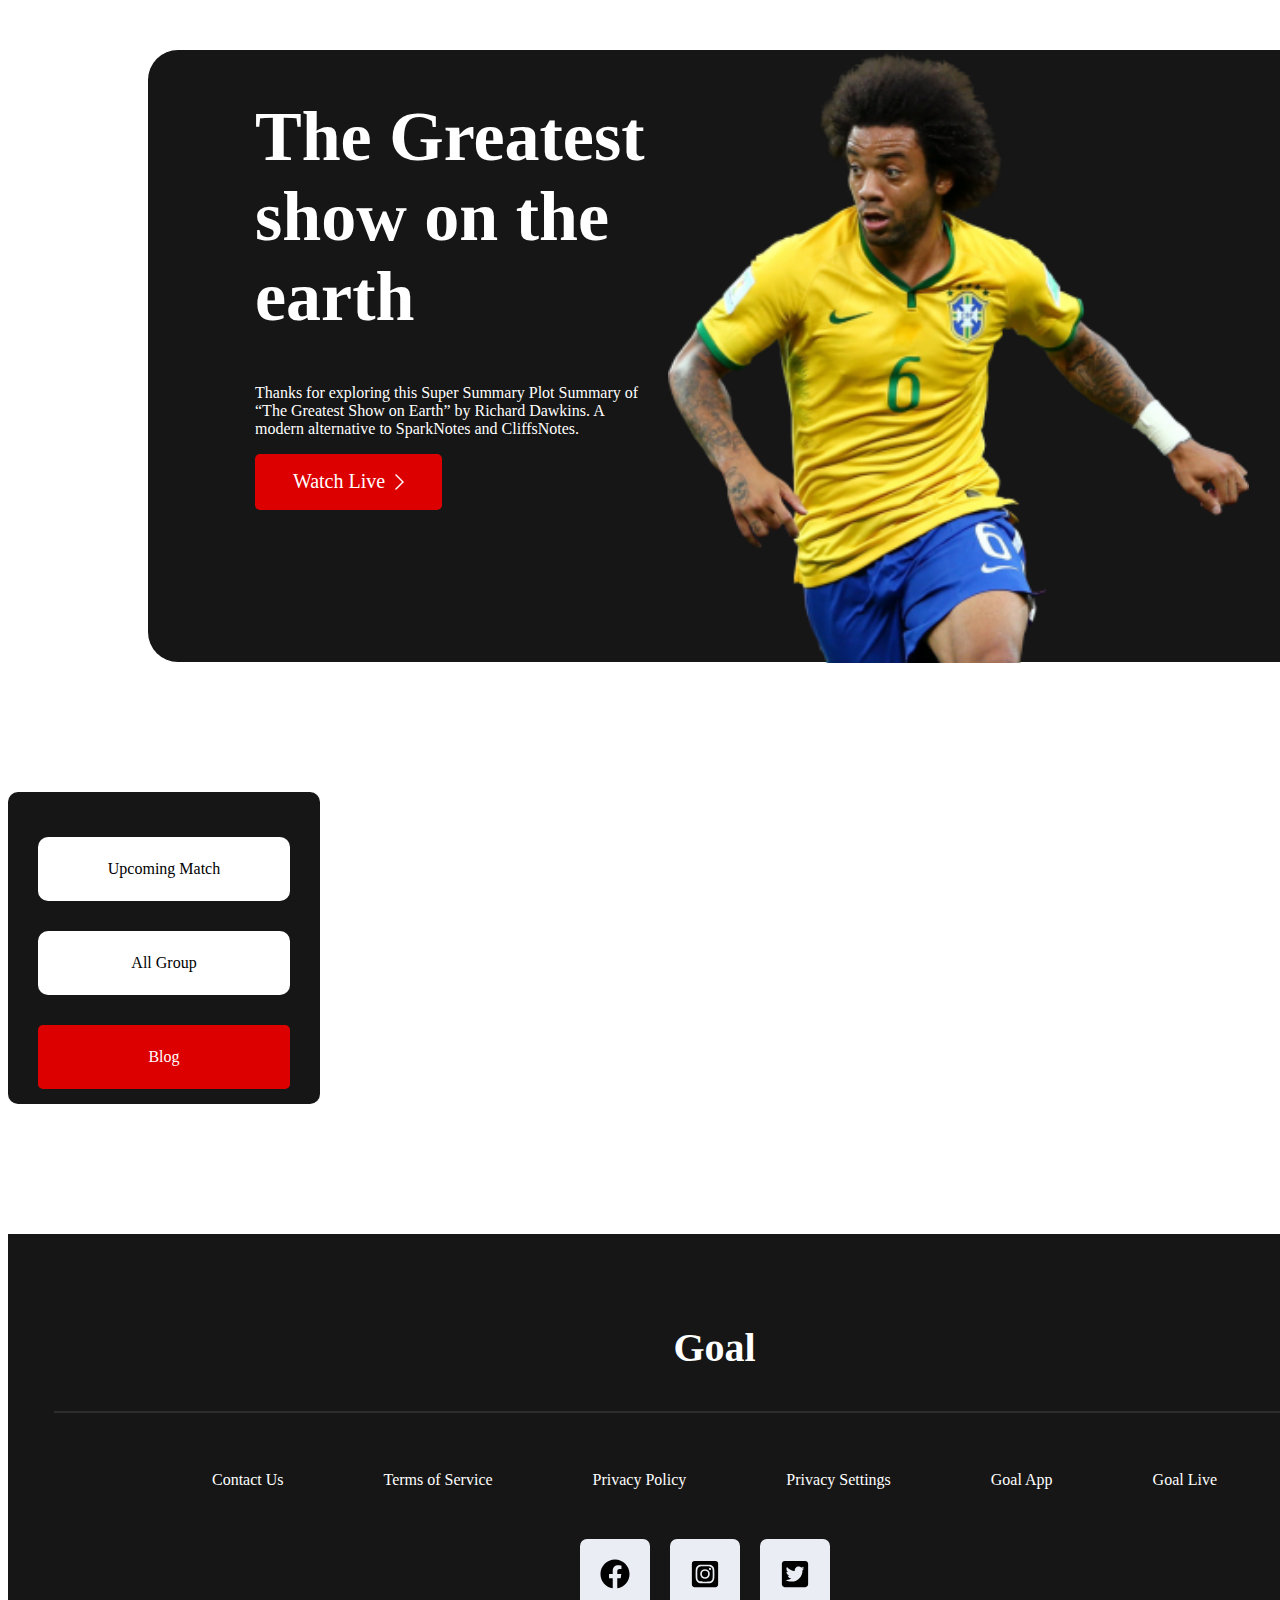
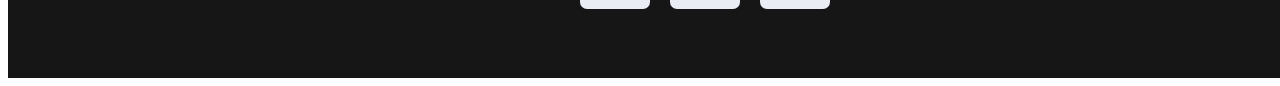
==== upcoming.html @ e10d4401 "upcoming link page" ====
<!DOCTYPE html>
<html lang="en">

    <head>
        <meta charset="UTF-8">
        <meta http-equiv="X-UA-Compatible" content="IE=edge">
        <meta name="viewport" content="width=device-width, initial-scale=1.0">
        <!-------------------------------------------
                     stylesheets link  
        --------------------------------------------->
        <link rel="stylesheet" href="styles/style.css">
        <title>The most popular game</title>
    </head>

    <body>
        <!-------------------------------------------------------
                     Top Banner Section starting point 
        --------------------------------------------------------->
        <header class="top-banner">
            <div>
                <h1>The Greatest show on the earth</h1>
                <p>Thanks for exploring this Super Summary Plot Summary of “The Greatest Show on Earth” by Richard
                    Dawkins. A modern alternative to SparkNotes and CliffsNotes.</p>
                <div class="button-style">
                    <a href="">Watch Live</a>
                    <img src="images/rigth-arrow.png" alt="">
                </div class="button-style">
            </div>
            <div>
                <img src="images/Banner Image.png" alt="" class="top-banner-image">
            </div>
        </header>
        <!-------------------------------------------------------
                     Top Banner Section end  
        --------------------------------------------------------->

        <section class="articles-section">
            <div class="navigation">
                <a href="" class="nav-bg-style">Upcoming Match</a>
                <a href="" class="nav-bg-style">All Group</a>
                <a href="" class="button-style" id="nav-box-style">Blog</a>
            </div>
            <div class="articles">
                <article>

                </article>
            </div>


        </section>

        <!------------------------------------------------------------------------------------
                                    Footer section start  
        ------------------------------------------------------------------------------------->
        <footer>
            <div id="footer-heading">
                <p>Goal</p>
            </div>
            <hr>
            <div class="footer-more-option">
                <a href="#">Contact Us</a>
                <a href="#">Terms of Service</a>
                <a href="#">Privacy Policy</a>
                <a href="#">Privacy Settings</a>
                <a href="#">Goal App</a>
                <a href="#">Goal Live</a>
            </div>
            <div class="social-media-icon">
                <a href="https://www.facebook.com/abubakar.hosain.925"><img src="icon/facebook-brands.svg" alt=""
                        class="fb-icon"></a>
                <a href="https://www.instagram.com/a_bakar505/"><img src="icon/instagram-square-brands.svg" alt=""
                        class="fb-icon"></a>
                <a href="https://twitter.com/ABU_BAK_A_R"> <img src="icon/twitter-square-brands.svg" alt=""
                        class="fb-icon"></a>
            </div>
        </footer>
        <!------------------------------------------------------------------------------------
                                    Footer section end  
        ------------------------------------------------------------------------------------->
    </body>

</html>
---- styles/style.css ----
/*--------------------------------------------------------
        Top banner styles section start
---------------------------------------------------------*/
.top-banner {
    display: grid;
    grid-template-columns: repeat(2, 1fr);
    grid-column-gap: 23px;
    width: 994px;
    height: 612px;
    padding-left: 107px;
    padding-right: 79px;
    background: #161616;
    border-radius: 30px;
    margin-top: 50px;
    margin-left: 140px;
    margin-right: 140px;
    margin-bottom: 130px;
}

/* top banner text color  */
.top-banner h1,
p,
a {
    color: #FFFFFF;
}

.top-banner h1 {
    font-style: normal;
    font-weight: 700;
    font-size: 70px;
}

.top-banner p {
    font-style: normal;
    font-weight: 400;
    font-size: 16px;
}

/* top banner button styles section start */
.button-style {


    display: flex;
    flex-direction: row;
    justify-content: center;
    align-items: center;
    gap: 10px;
    width: 187px;
    height: 56px;
    background: #DD0000;
    border-radius: 5px;
}

.button-style a {
    text-decoration: none;
    font-family: 'HelveticaNeue';
    font-style: normal;
    font-weight: 400;
    font-size: 20px;

}

/* Top banner button styles section end  */

/* Top banner image styles */
.top-banner-image {
    width: 581px;
    height: 613px;
}

/*--------------------------------------------------------
        Top banner styles section end
---------------------------------------------------------*/

.navigation {
    width: 312px;
    height: 312px;
    background: #161616;
    border-radius: 10px;
    display: flex;
    flex-direction: column;
    justify-content: center;
    align-items: center;
    /* gap: 20px; */
}

.nav-bg-style {
    color: black;
    width: 252px;
    height: 64px;
    background: #FFFFFF;
    border-radius: 10px;
    display: flex;
    justify-content: center;
    align-items: center;

}

#nav-box-style {
    width: 252px;
    height: 64px;
}

.navigation a {
    text-decoration: none;
    margin-top: 30px;
}




/*---------------------------------------------------------------------
                     Footer styles start point 
-----------------------------------------------------------------------*/

footer {
    margin-left: 0;
    padding-left: 0;
    margin-top: 130px;
    width: 1413px;
    height: 444px;
    background: #161616;
}

#footer-heading p {
    display: flex;
    justify-content: center;
    align-items: center;
    padding-top: 90px;
    font-style: normal;
    font-weight: 600;
    font-size: 40px;
}

hr {
    width: 1320px;
    height: 0px;
    border: 1px solid rgba(255, 255, 255, 0.1);
}

.footer-more-option {
    display: flex;
    justify-content: center;
}

.footer-more-option a {
    padding: 50px;
    text-decoration: none;
}

.social-media-icon {
    display: grid;
    grid-template-columns: repeat(3, 90px);
    align-items: center;
    justify-content: center;
}

.social-media-icon img {
    width: 30px;
    height: 30px;
    padding: 20px;
}

.fb-icon {
    background-color: #eaedf3;
    border-radius: 7px;
}

/*---------------------------------------------------------------------
                     Footer styles end
-----------------------------------------------------------------------*/
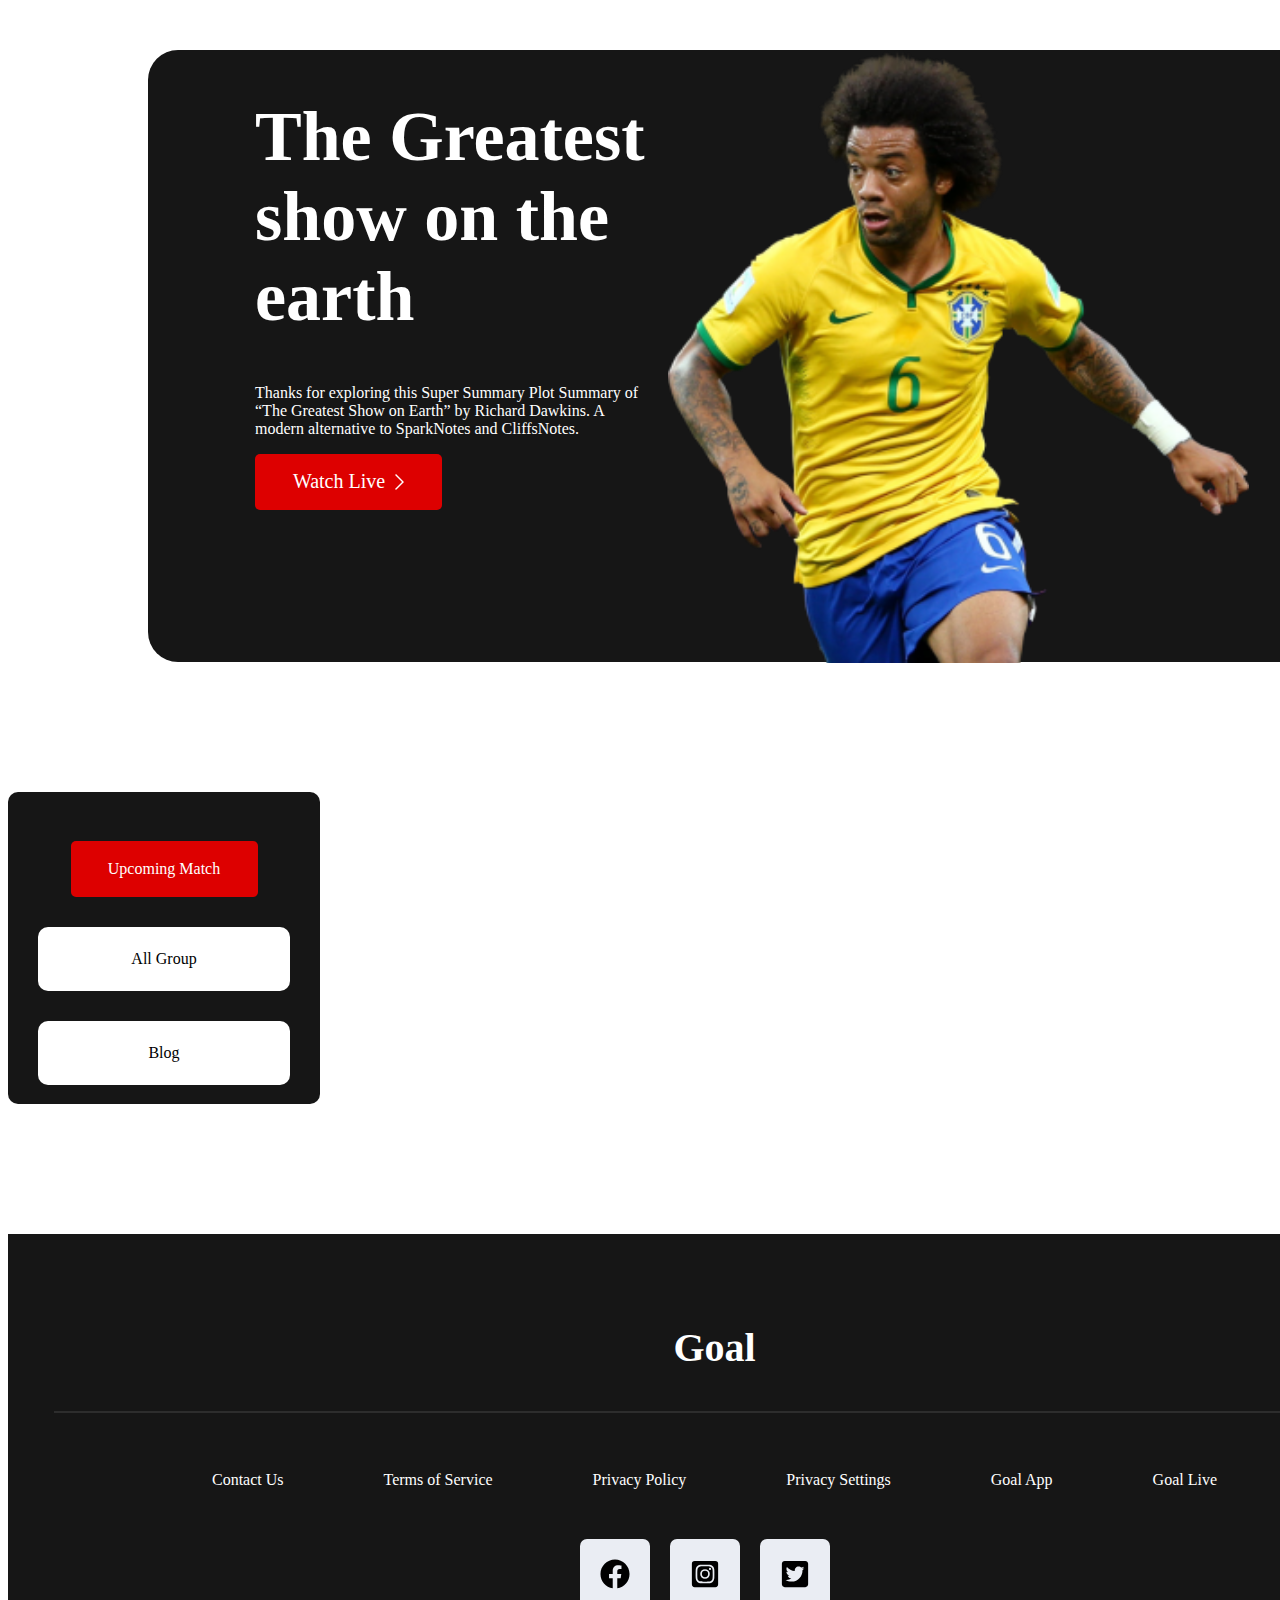
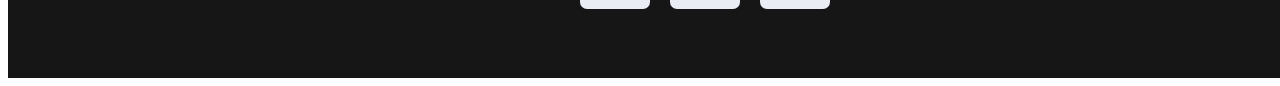
==== commit 9d7911bf: "upcoming button link built" ====
--- a/upcoming.html
+++ b/upcoming.html
@@ -9,7 +9,7 @@
                      stylesheets link  
         --------------------------------------------->
         <link rel="stylesheet" href="styles/style.css">
-        <title>The most popular game</title>
+        <title>Upcoming Match</title>
     </head>
 
     <body>
@@ -36,9 +36,9 @@
 
         <section class="articles-section">
             <div class="navigation">
-                <a href="" class="nav-bg-style">Upcoming Match</a>
+                <a href="" class="button-style">Upcoming Match</a>
                 <a href="" class="nav-bg-style">All Group</a>
-                <a href="" class="button-style" id="nav-box-style">Blog</a>
+                <a href="" class="nav-bg-style" id="nav-box-style">Blog</a>
             </div>
             <div class="articles">
                 <article>
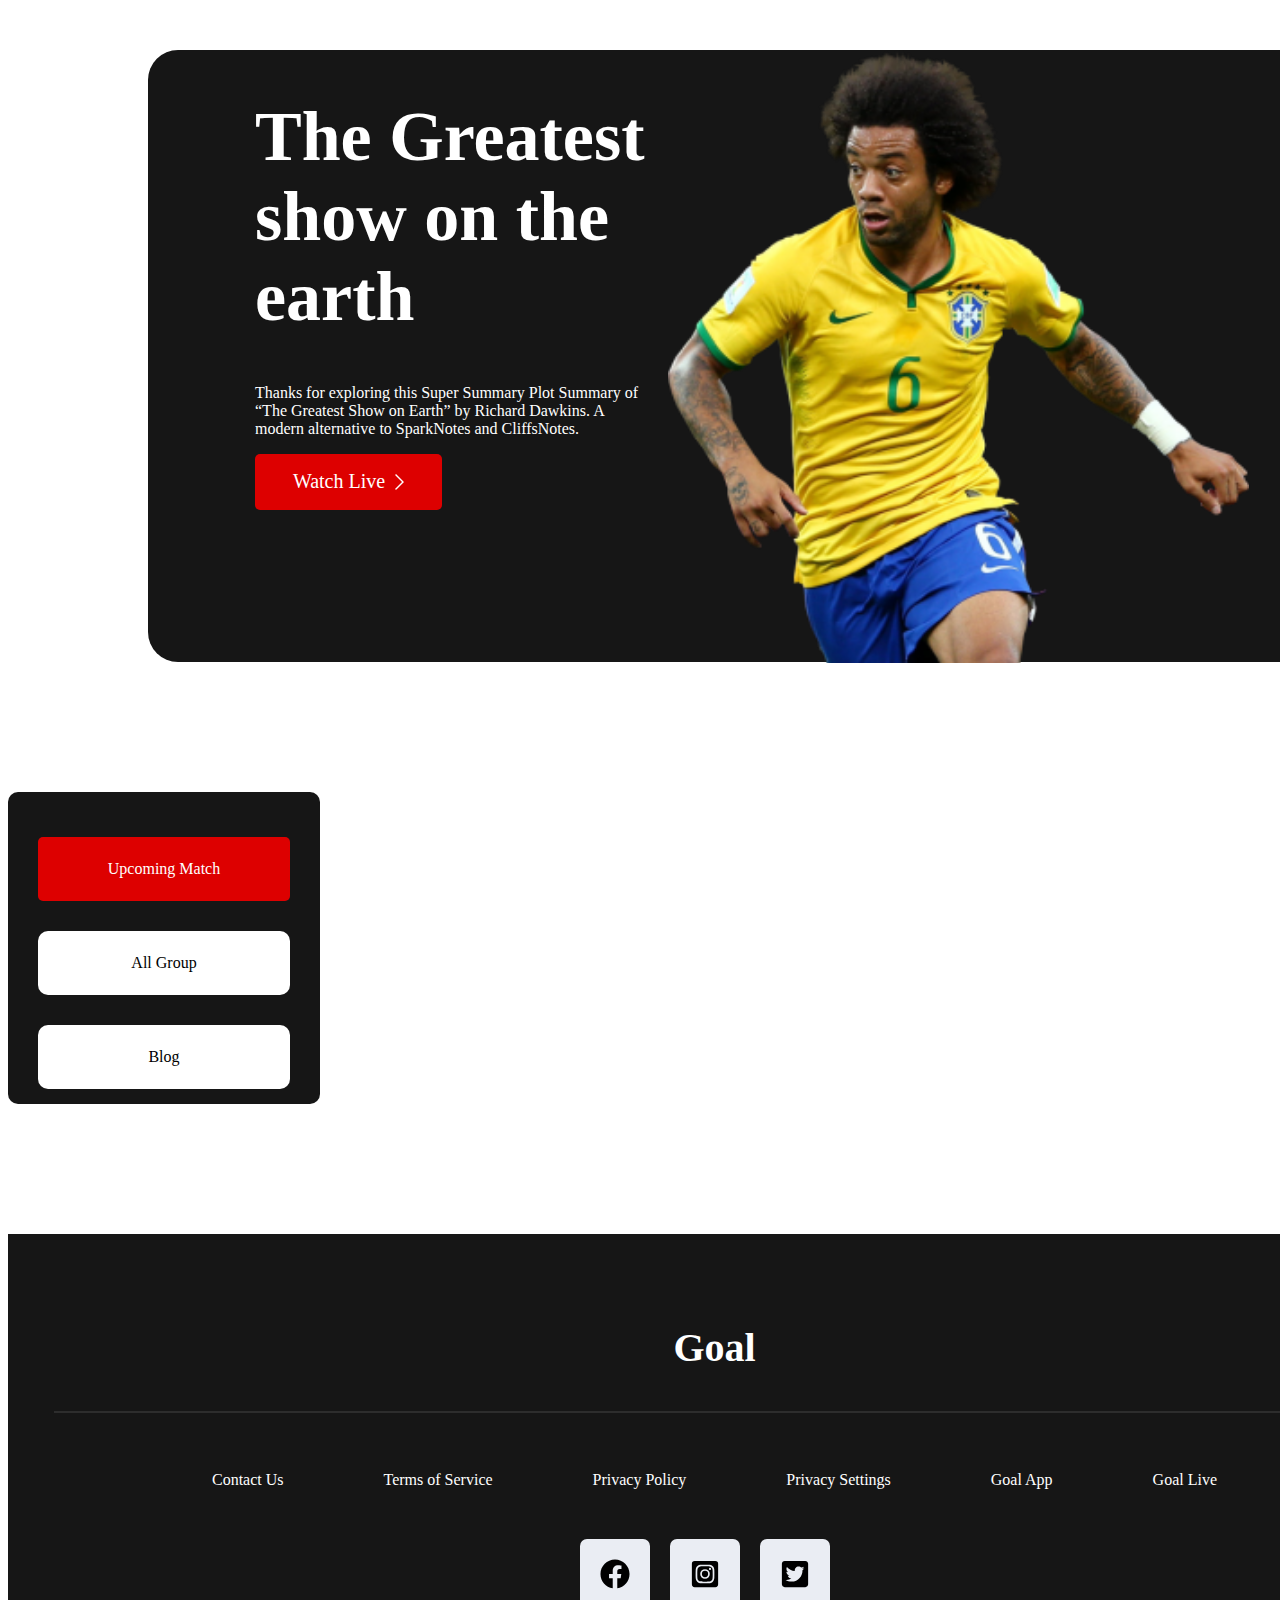
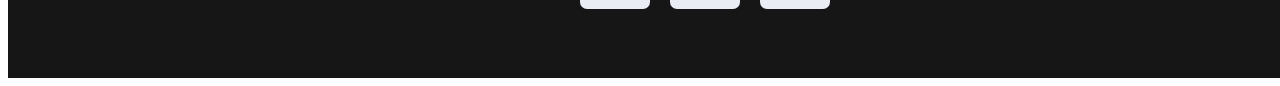
==== commit 858f3e3f: "resize the button" ====
--- a/upcoming.html
+++ b/upcoming.html
@@ -36,9 +36,9 @@
 
         <section class="articles-section">
             <div class="navigation">
-                <a href="" class="button-style">Upcoming Match</a>
+                <a href="" class="button-style" id="nav-box-style">Upcoming Match</a>
                 <a href="" class="nav-bg-style">All Group</a>
-                <a href="" class="nav-bg-style" id="nav-box-style">Blog</a>
+                <a href="./index.html" class="nav-bg-style" id="nav-box-style">Blog</a>
             </div>
             <div class="articles">
                 <article>
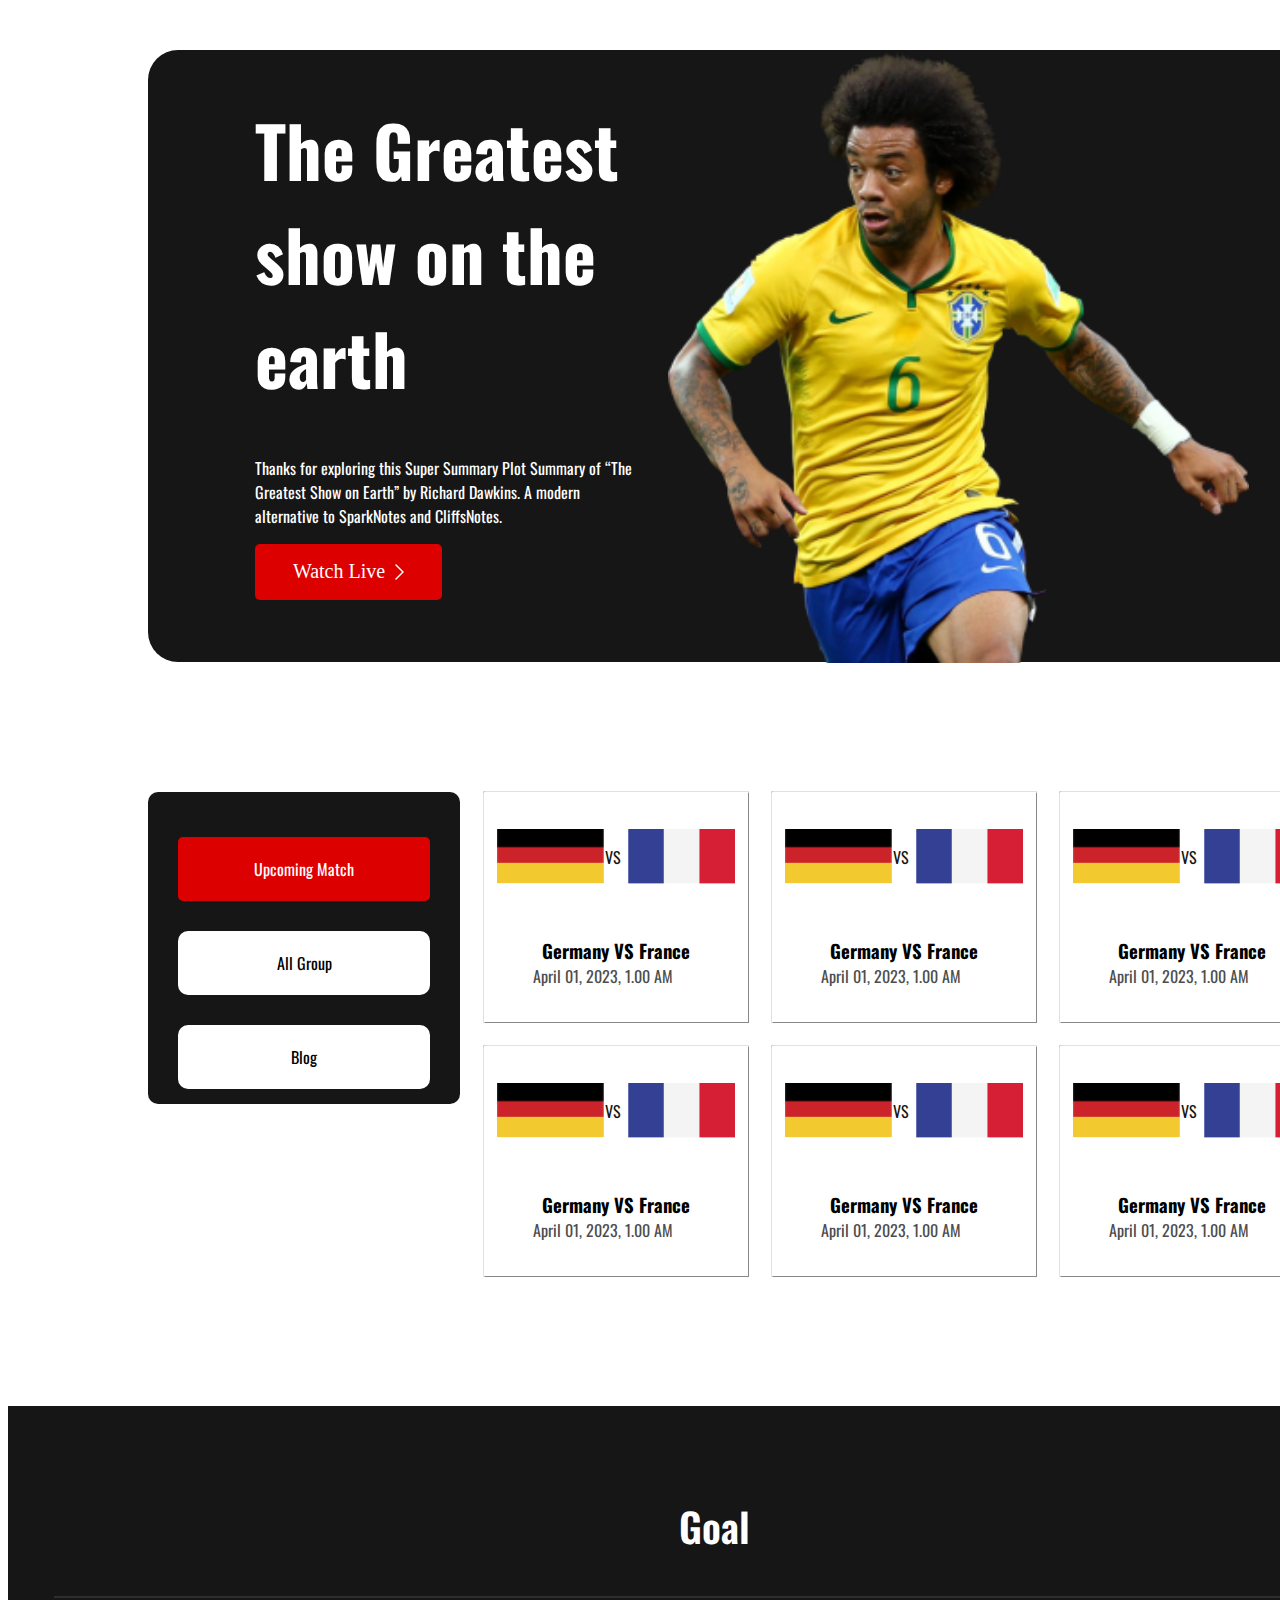
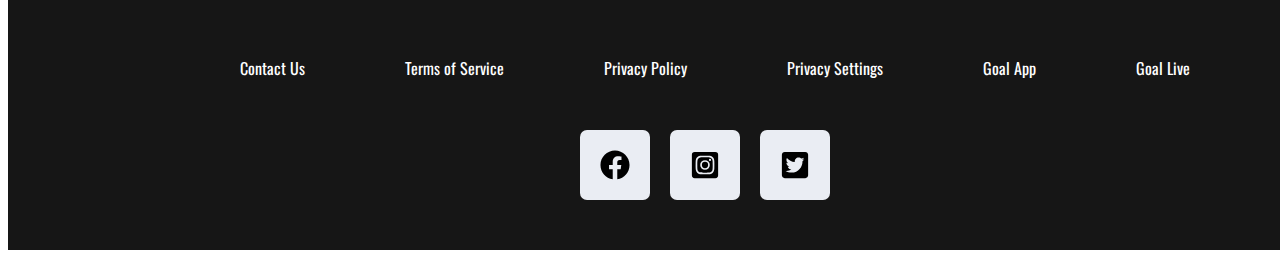
==== commit 37292e7c: "complete the upcoming of blog section" ====
--- a/upcoming.html
+++ b/upcoming.html
@@ -9,6 +9,7 @@
                      stylesheets link  
         --------------------------------------------->
         <link rel="stylesheet" href="styles/style.css">
+        <link rel="stylesheet" href="styles/upcoming.css">
         <title>Upcoming Match</title>
     </head>
 
@@ -40,9 +41,77 @@
                 <a href="" class="nav-bg-style">All Group</a>
                 <a href="./index.html" class="nav-bg-style" id="nav-box-style">Blog</a>
             </div>
-            <div class="articles">
-                <article>
+            <div class="articles-container">
+                <article class="flag-box">
+                    <div class="flag-align">
+                        <img src="images/germany Flag.png" alt="" class="flag-resize">
+                        <p class="vs-paragra">VS</p>
+                        <img src="images/Flag.png" alt="" class="flag-resize">
+                    </div>
+                    <div class="match-details">
+                        <h3>Germany VS France</h3>
+                        <p class="match-time">April 01, 2023, 1.00 AM</p>
+                    </div>
+                </article>
 
+                <article class="flag-box">
+                    <div class="flag-align">
+                        <img src="images/germany Flag.png" alt="" class="flag-resize">
+                        <p class="vs-paragra">VS</p>
+                        <img src="images/Flag.png" alt="" class="flag-resize">
+                    </div>
+                    <div class="match-details">
+                        <h3>Germany VS France</h3>
+                        <p class="match-time">April 01, 2023, 1.00 AM</p>
+                    </div>
+                </article>
+
+                <article class="flag-box">
+                    <div class="flag-align">
+                        <img src="images/germany Flag.png" alt="" class="flag-resize">
+                        <p class="vs-paragra">VS</p>
+                        <img src="images/Flag.png" alt="" class="flag-resize">
+                    </div>
+                    <div class="match-details">
+                        <h3>Germany VS France</h3>
+                        <p class="match-time">April 01, 2023, 1.00 AM</p>
+                    </div>
+                </article>
+
+                <article class="flag-box">
+                    <div class="flag-align">
+                        <img src="images/germany Flag.png" alt="" class="flag-resize">
+                        <p class="vs-paragra">VS</p>
+                        <img src="images/Flag.png" alt="" class="flag-resize">
+                    </div>
+                    <div class="match-details">
+                        <h3>Germany VS France</h3>
+                        <p class="match-time">April 01, 2023, 1.00 AM</p>
+                    </div>
+                </article>
+
+                <article class="flag-box">
+                    <div class="flag-align">
+                        <img src="images/germany Flag.png" alt="" class="flag-resize">
+                        <p class="vs-paragra">VS</p>
+                        <img src="images/Flag.png" alt="" class="flag-resize">
+                    </div>
+                    <div class="match-details">
+                        <h3>Germany VS France</h3>
+                        <p class="match-time">April 01, 2023, 1.00 AM</p>
+                    </div>
+                </article>
+
+                <article class="flag-box">
+                    <div class="flag-align">
+                        <img src="images/germany Flag.png" alt="" class="flag-resize">
+                        <p class="vs-paragra">VS</p>
+                        <img src="images/Flag.png" alt="" class="flag-resize">
+                    </div>
+                    <div class="match-details">
+                        <h3>Germany VS France</h3>
+                        <p class="match-time">April 01, 2023, 1.00 AM</p>
+                    </div>
                 </article>
             </div>
 
--- a/styles/style.css
+++ b/styles/style.css
@@ -1,3 +1,13 @@
+/*-----------------------------------------------------------
+                 Google fonts  link
+-------------------------------------------------------------*/
+@import url('https://fonts.googleapis.com/css2?family=IBM+Plex+Sans:wght@700&family=Oswald:wght@700&family=Poppins:wght@400;500&family=Roboto+Condensed:wght@700&family=Roboto+Serif:opsz,wght@8..144,100&family=Roboto:wght@400;500&family=Secular+One&display=swap');
+
+/* Utilities styles */
+body {
+    font-family: 'Oswald', sans-serif;
+}
+
 /*--------------------------------------------------------
         Top banner styles section start
 ---------------------------------------------------------*/
@@ -84,6 +94,11 @@
     /* gap: 20px; */
 }
 
+/*-------------------------------------------------------
+             Blogs section styles start
+--------------------------------------------------------*/
+
+/* side navigation map start */
 .nav-bg-style {
     color: black;
     width: 252px;
@@ -105,6 +120,74 @@
     text-decoration: none;
     margin-top: 30px;
 }
+
+/* side navigation map end */
+
+.articles-section {
+    display: grid;
+    grid-template-columns: 1fr 3fr;
+    grid-column-gap: 24px;
+    margin-left: 140px;
+    margin-right: 140px;
+}
+
+.articles-container {
+    display: grid;
+    grid-template-columns: repeat(3, 1fr);
+    gap: 24px;
+}
+
+.article {
+    background-color: #E8E8E8;
+    width: 264px;
+}
+
+.resize-article-image {
+    width: 264px;
+    height: 120px;
+
+}
+
+.blog-transfer-box {
+    width: 100px;
+    height: 32px;
+    border: 1px solid black;
+    color: #161616;
+    font-style: normal;
+    font-weight: 500;
+    font-size: 16px;
+    text-decoration: none;
+}
+
+.blog-text {
+    color: #161616;
+    font-weight: 600;
+    font-size: 18px;
+    width: 222px;
+    height: 56px;
+}
+
+.blog-bottom {
+    display: flex;
+    gap: 20px;
+    justify-content: flex-start;
+}
+
+.icon-blog {
+    display: flex;
+    gap: 6px;
+}
+
+.blog-time-chat {
+    font-style: normal;
+    font-weight: 400;
+    font-size: 16px;
+    color: rgba(22, 22, 22, 0.7);
+}
+
+/*-------------------------------------------------------
+             Blogs section styles end
+--------------------------------------------------------*/
 
 
 
--- a/styles/upcoming.css
+++ b/styles/upcoming.css
@@ -0,0 +1,50 @@
+.flag-box {
+    width: 264px;
+    height: 230px;
+    border: none;
+    box-shadow: 0.2px 0.2px 1px 1px #888888;
+    display: grid;
+    grid-template-columns: 1fr;
+    justify-content: center;
+    align-items: center;
+}
+
+.flag-align {
+    display: flex;
+    justify-content: center;
+    border: 0px solid #E8E8E8;
+    border-radius: 10px;
+    width: 331px;
+
+}
+
+.flag-resize {
+    width: 108px;
+    height: 55px;
+}
+
+.vs-paragra {
+    width: 22px;
+    height: 24px;
+    color: #161616;
+}
+
+h3 {
+    margin-top: -23px;
+    margin-bottom: -16px;
+}
+
+.match-details {
+    display: flex;
+    justify-content: center;
+    flex-direction: column;
+    align-items: center;
+}
+
+.match-time {
+    width: 166px;
+    height: 5px;
+    font-weight: 400;
+    font-size: 16px;
+    color: #4D4D4D;
+}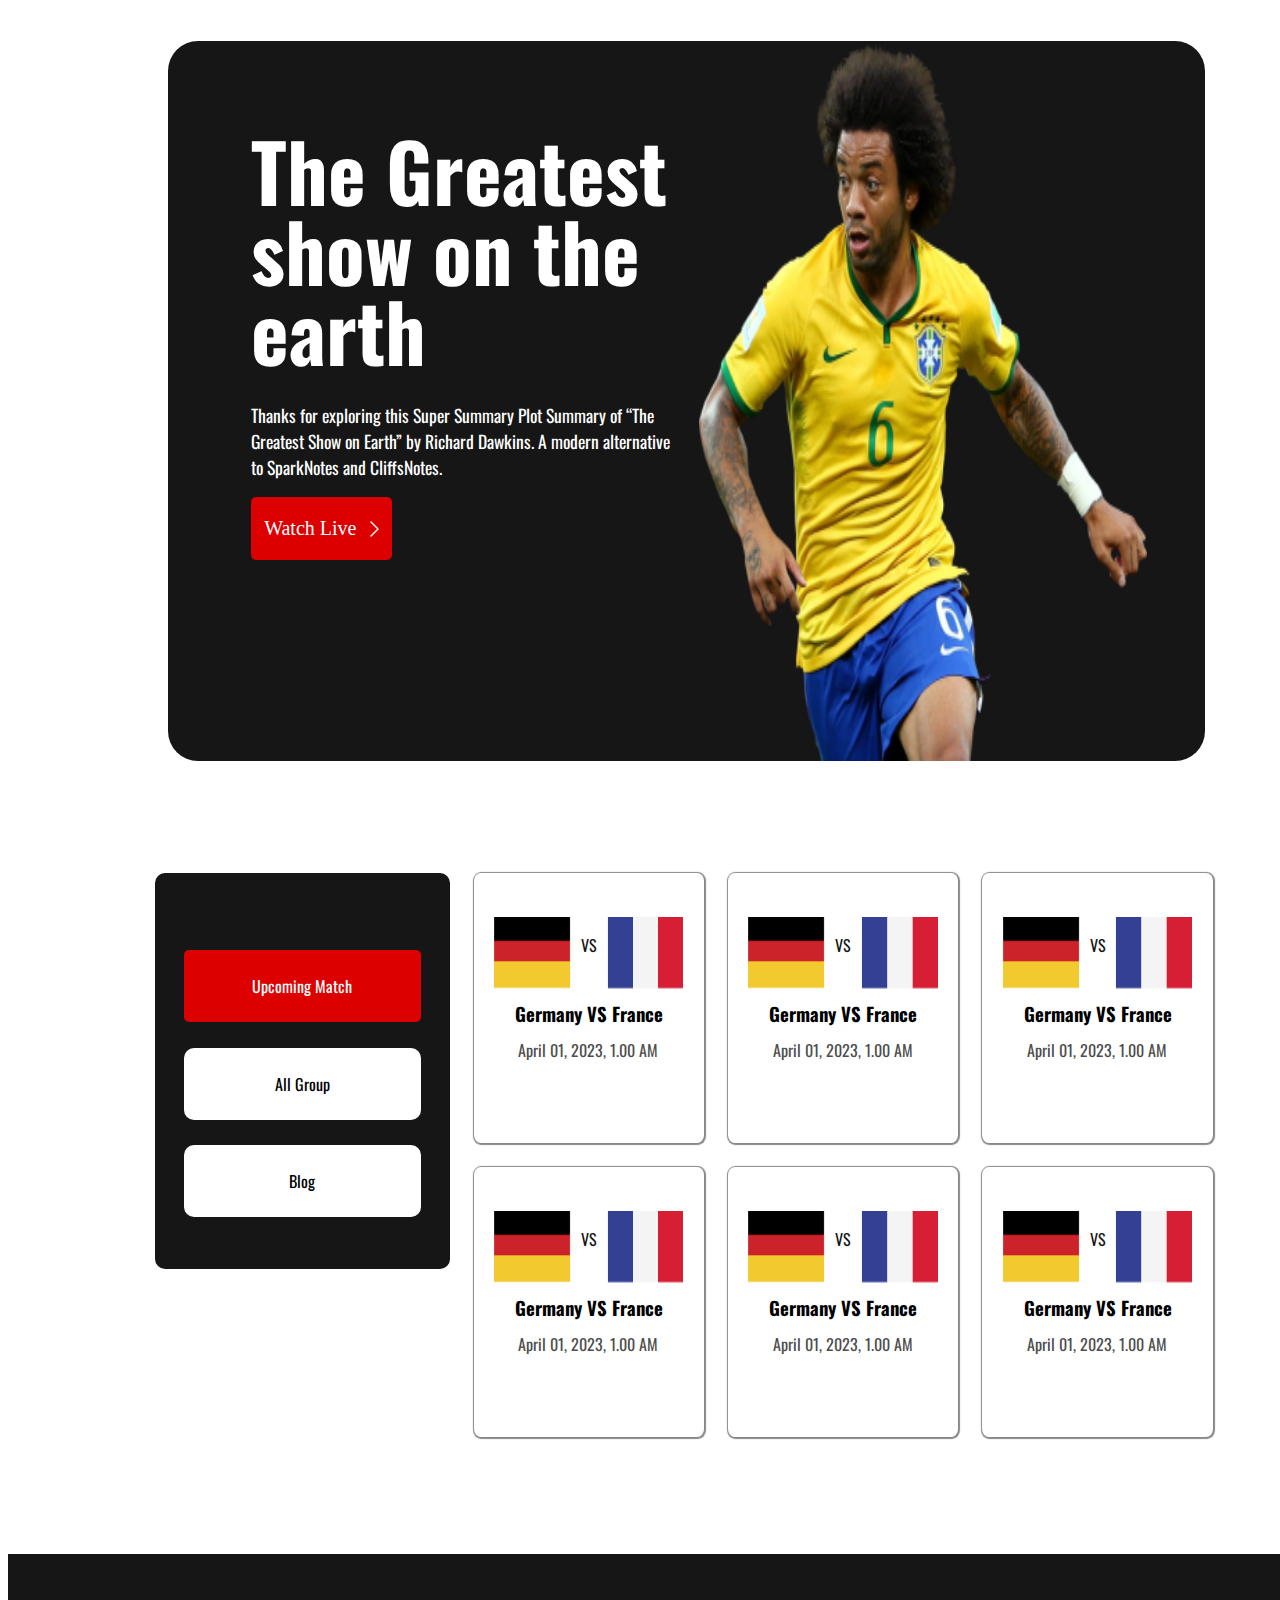
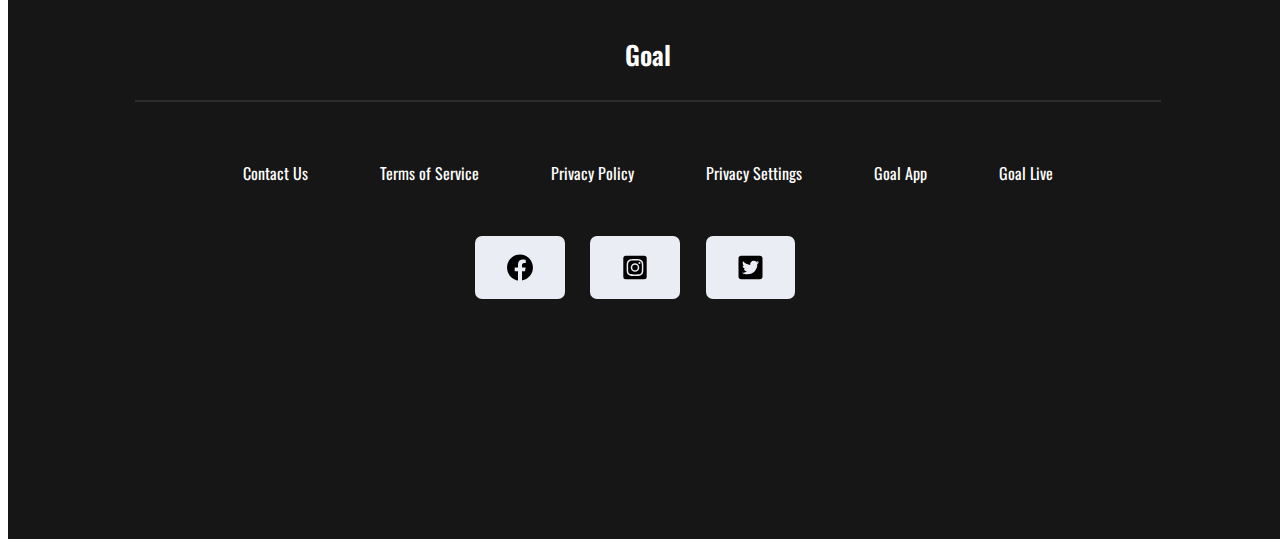
==== commit b4fccc7d: "last moment" ====
--- a/upcoming.html
+++ b/upcoming.html
@@ -34,6 +34,10 @@
         <!-------------------------------------------------------
                      Top Banner Section end  
         --------------------------------------------------------->
+
+        <!--------------------------------------------
+             Blogs  or Articles section start  
+          -------------------------------------------->
 
         <section class="articles-section">
             <div class="navigation">
@@ -114,9 +118,11 @@
                     </div>
                 </article>
             </div>
+        </section>
 
-
-        </section>
+        <!--------------------------------------------
+             Blogs  or Articles section end  
+          -------------------------------------------->
 
         <!------------------------------------------------------------------------------------
                                     Footer section start  
--- a/styles/style.css
+++ b/styles/style.css
@@ -14,17 +14,17 @@
 .top-banner {
     display: grid;
     grid-template-columns: repeat(2, 1fr);
-    grid-column-gap: 23px;
-    width: 994px;
-    height: 612px;
-    padding-left: 107px;
-    padding-right: 79px;
+    grid-column-gap: 2vw;
+    width: 70vw;
+    height: 80vh;
+    padding-left: 6.5vw;
+    padding-right: 4.5vw;
     background: #161616;
     border-radius: 30px;
-    margin-top: 50px;
-    margin-left: 140px;
-    margin-right: 140px;
-    margin-bottom: 130px;
+    margin-top: 4.5vh;
+    margin-left: 12.5vw;
+    margin-right: 14vw;
+    margin-bottom: 12.5vh;
 }
 
 /* top banner text color  */
@@ -36,27 +36,30 @@
 
 .top-banner h1 {
     font-style: normal;
-    font-weight: 700;
-    font-size: 70px;
+    font-weight: 100vw;
+    font-size: 500%;
+    line-height: 80px;
+    padding-top: 4vh;
+    padding-bottom: 1.5vh;
+    margin-bottom: 0.5vh;
 }
 
 .top-banner p {
     font-style: normal;
-    font-weight: 400;
-    font-size: 16px;
+    font-weight: 5vw;
+    font-size: 110%;
+    margin-top: 2vh;
 }
 
 /* top banner button styles section start */
 .button-style {
-
-
     display: flex;
     flex-direction: row;
     justify-content: center;
     align-items: center;
-    gap: 10px;
-    width: 187px;
-    height: 56px;
+    gap: 1.5vw 1.5vh;
+    width: 11vw;
+    height: 7vh;
     background: #DD0000;
     border-radius: 5px;
 }
@@ -67,42 +70,46 @@
     font-style: normal;
     font-weight: 400;
     font-size: 20px;
-
-}
+}
+
+
 
 /* Top banner button styles section end  */
 
 /* Top banner image styles */
 .top-banner-image {
-    width: 581px;
-    height: 613px;
+    width: 35vw;
+    height: 80vh;
 }
 
 /*--------------------------------------------------------
         Top banner styles section end
 ---------------------------------------------------------*/
 
-.navigation {
-    width: 312px;
-    height: 312px;
-    background: #161616;
-    border-radius: 10px;
-    display: flex;
-    flex-direction: column;
-    justify-content: center;
-    align-items: center;
-    /* gap: 20px; */
-}
+
 
 /*-------------------------------------------------------
              Blogs section styles start
 --------------------------------------------------------*/
 
 /* side navigation map start */
+
+.navigation {
+    width: 23vw;
+    height: 44vh;
+    background: #161616;
+    border-radius: 10px;
+    display: flex;
+    flex-direction: column;
+    justify-content: center;
+    align-items: center;
+    /* gap: 20px; */
+}
+
 .nav-bg-style {
     color: black;
-    width: 252px;
-    height: 64px;
+    width: 18.5vw;
+    height: 8vh;
     background: #FFFFFF;
     border-radius: 10px;
     display: flex;
@@ -112,13 +119,13 @@
 }
 
 #nav-box-style {
-    width: 252px;
-    height: 64px;
+    width: 18.5vw;
+    height: 8vh;
 }
 
 .navigation a {
     text-decoration: none;
-    margin-top: 30px;
+    margin-top: 2.8vh;
 }
 
 /* side navigation map end */
@@ -127,8 +134,8 @@
     display: grid;
     grid-template-columns: 1fr 3fr;
     grid-column-gap: 24px;
-    margin-left: 140px;
-    margin-right: 140px;
+    margin-left: 11.5vw;
+    margin-right: 13vw;
 }
 
 .articles-container {
@@ -139,18 +146,18 @@
 
 .article {
     background-color: #E8E8E8;
-    width: 264px;
+    width: 18vw;
 }
 
 .resize-article-image {
-    width: 264px;
-    height: 120px;
+    width: 18vw;
+    height: 14vh;
 
 }
 
 .blog-transfer-box {
-    width: 100px;
-    height: 32px;
+    width: 10vw;
+    height: 5vh;
     border: 1px solid black;
     color: #161616;
     font-style: normal;
@@ -163,8 +170,8 @@
     color: #161616;
     font-weight: 600;
     font-size: 18px;
-    width: 222px;
-    height: 56px;
+    width: 20vw;
+    height: 5.5vh;
 }
 
 .blog-bottom {
@@ -199,25 +206,26 @@
 footer {
     margin-left: 0;
     padding-left: 0;
-    margin-top: 130px;
-    width: 1413px;
-    height: 444px;
+    margin-top: 13vh;
+    width: 100vw;
+    height: 65vh;
     background: #161616;
+
 }
 
 #footer-heading p {
     display: flex;
     justify-content: center;
     align-items: center;
-    padding-top: 90px;
+    padding-top: 9vh;
     font-style: normal;
     font-weight: 600;
-    font-size: 40px;
+    font-size: 26px
 }
 
 hr {
-    width: 1320px;
-    height: 0px;
+    width: 80vw;
+    height: 0vh;
     border: 1px solid rgba(255, 255, 255, 0.1);
 }
 
@@ -227,21 +235,22 @@
 }
 
 .footer-more-option a {
-    padding: 50px;
+    padding: 4vw 4vh;
     text-decoration: none;
 }
 
 .social-media-icon {
     display: grid;
-    grid-template-columns: repeat(3, 90px);
+    grid-template-columns: repeat(3, 9vw);
     align-items: center;
     justify-content: center;
 }
 
 .social-media-icon img {
-    width: 30px;
-    height: 30px;
-    padding: 20px;
+    width: 3vw;
+    height: 3vh;
+    padding: 2vh 2vw;
+    margin-bottom: 2vh;
 }
 
 .fb-icon {
--- a/styles/upcoming.css
+++ b/styles/upcoming.css
@@ -1,7 +1,8 @@
 .flag-box {
-    width: 264px;
-    height: 230px;
+    width: 18vw;
+    height: 30vh;
     border: none;
+    border-radius: 3%;
     box-shadow: 0.2px 0.2px 1px 1px #888888;
     display: grid;
     grid-template-columns: 1fr;
@@ -13,25 +14,27 @@
     display: flex;
     justify-content: center;
     border: 0px solid #E8E8E8;
-    border-radius: 10px;
-    width: 331px;
+    border-radius: 3%;
+    width: 27vw;
+    margin-bottom: 0.9vh;
 
 }
 
 .flag-resize {
-    width: 108px;
-    height: 55px;
+    width: 6vw;
+    height: 8vh;
 }
 
 .vs-paragra {
-    width: 22px;
-    height: 24px;
+    width: 2vw;
+    height: 4vh;
     color: #161616;
+    padding-left: 0.8vw;
 }
 
 h3 {
-    margin-top: -23px;
-    margin-bottom: -16px;
+    margin-top: -7vh;
+    margin-bottom: 0.2vh;
 }
 
 .match-details {
@@ -39,12 +42,14 @@
     justify-content: center;
     flex-direction: column;
     align-items: center;
+    margin-top: -2.5vh;
 }
 
 .match-time {
-    width: 166px;
-    height: 5px;
+    width: 11vw;
+    height: 5vh;
     font-weight: 400;
     font-size: 16px;
     color: #4D4D4D;
+    margin-top: 1vh;
 }